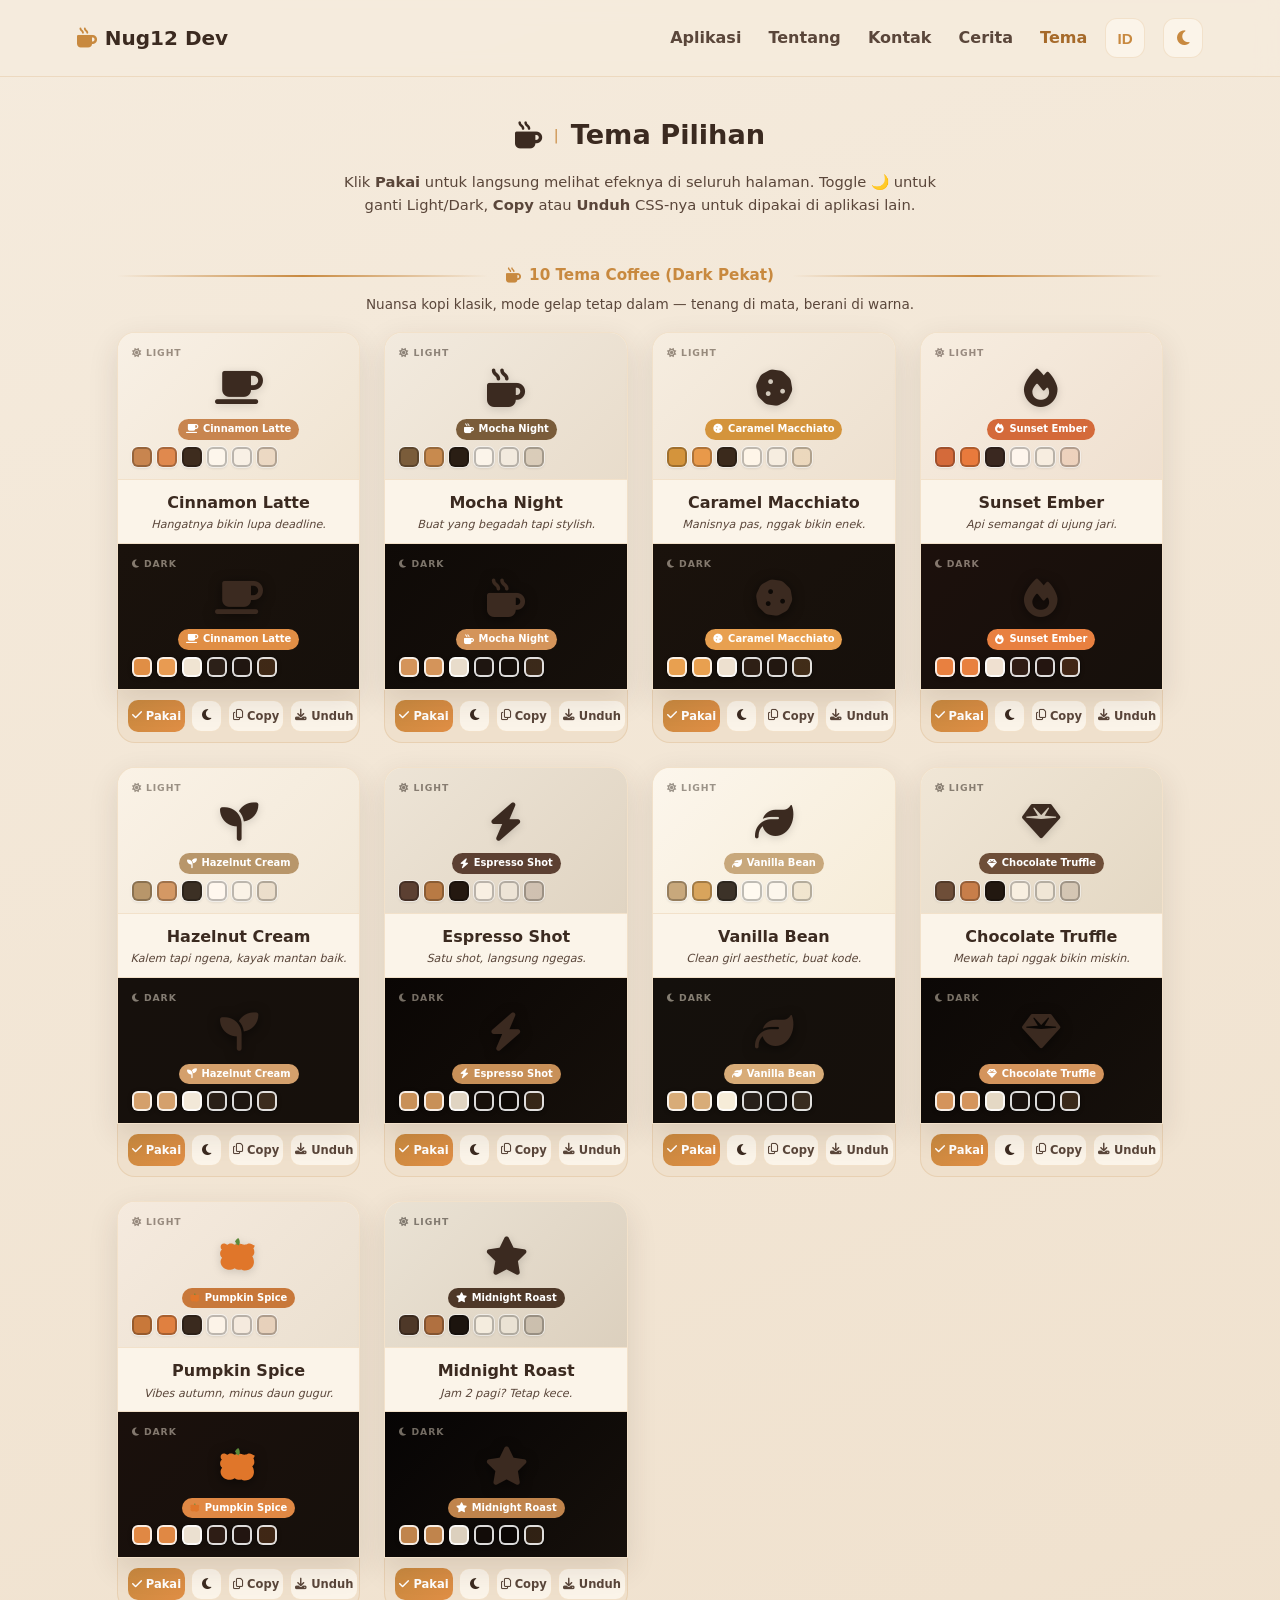
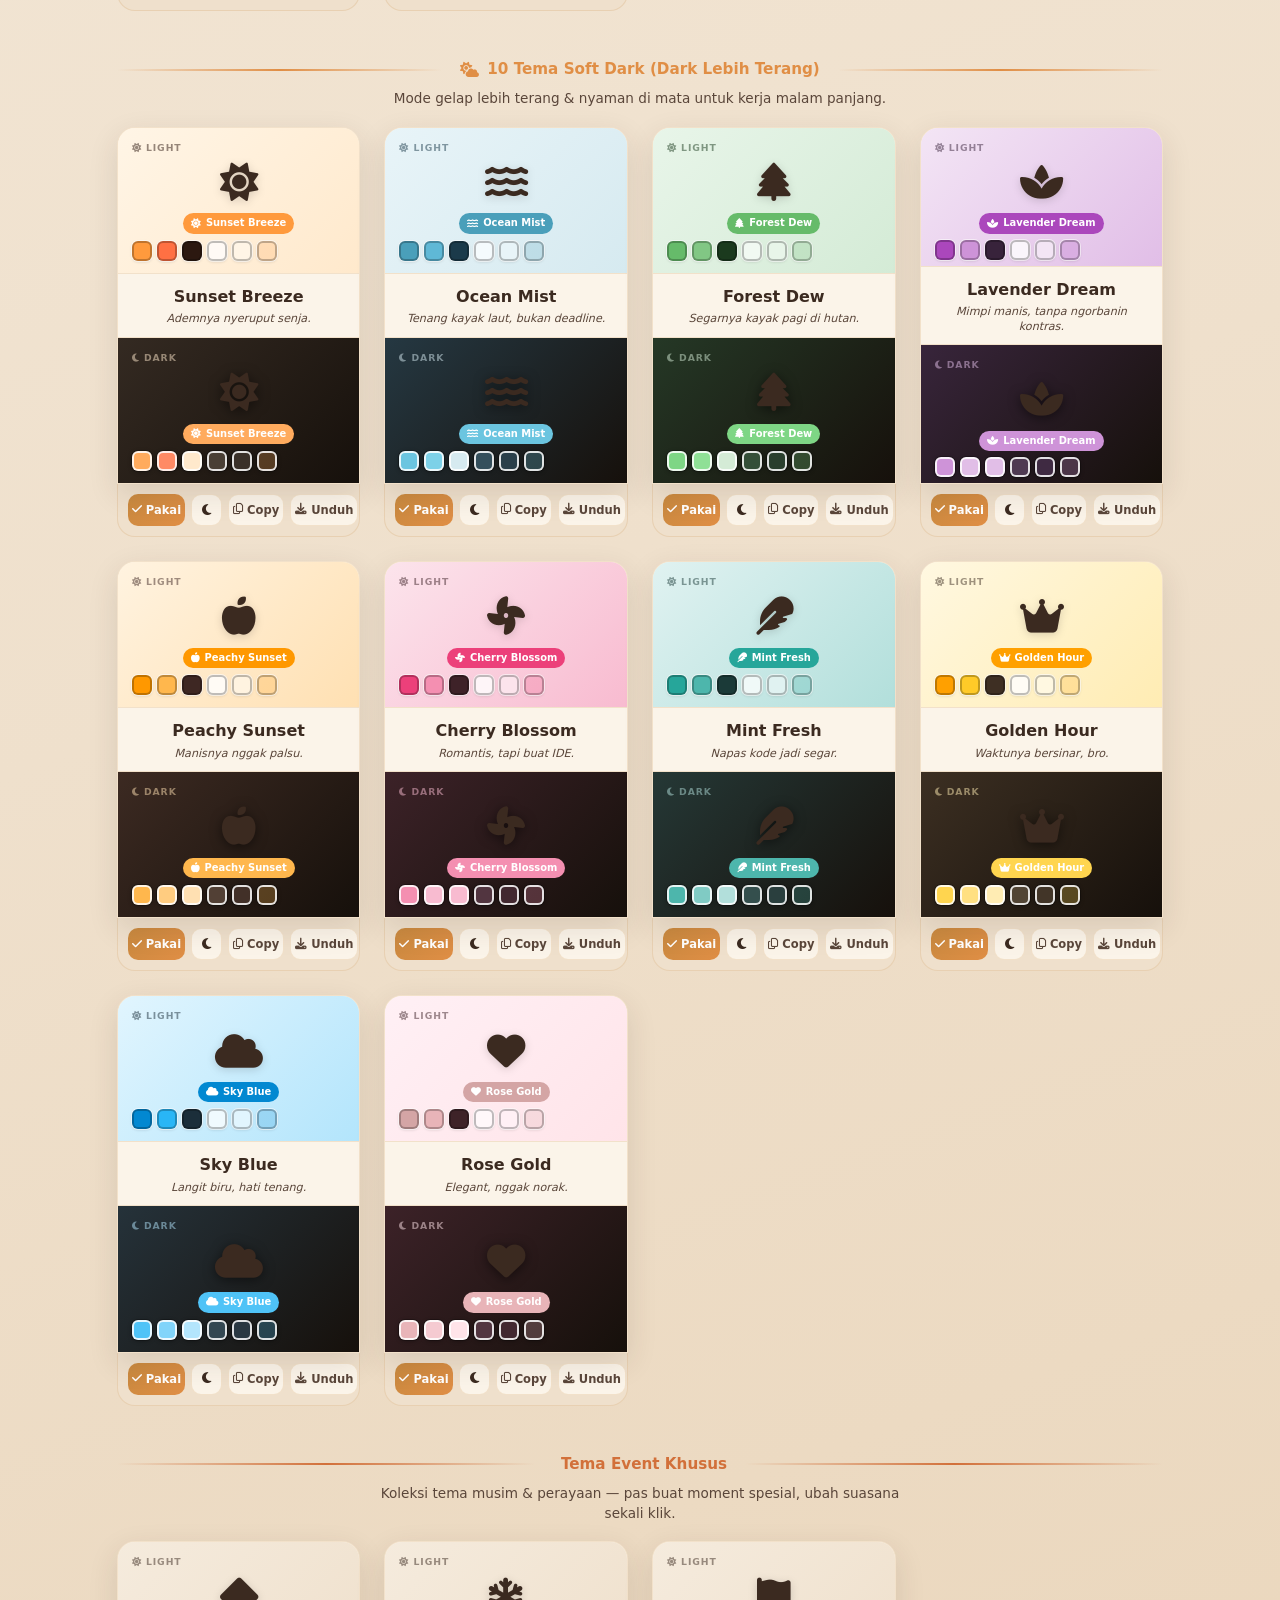
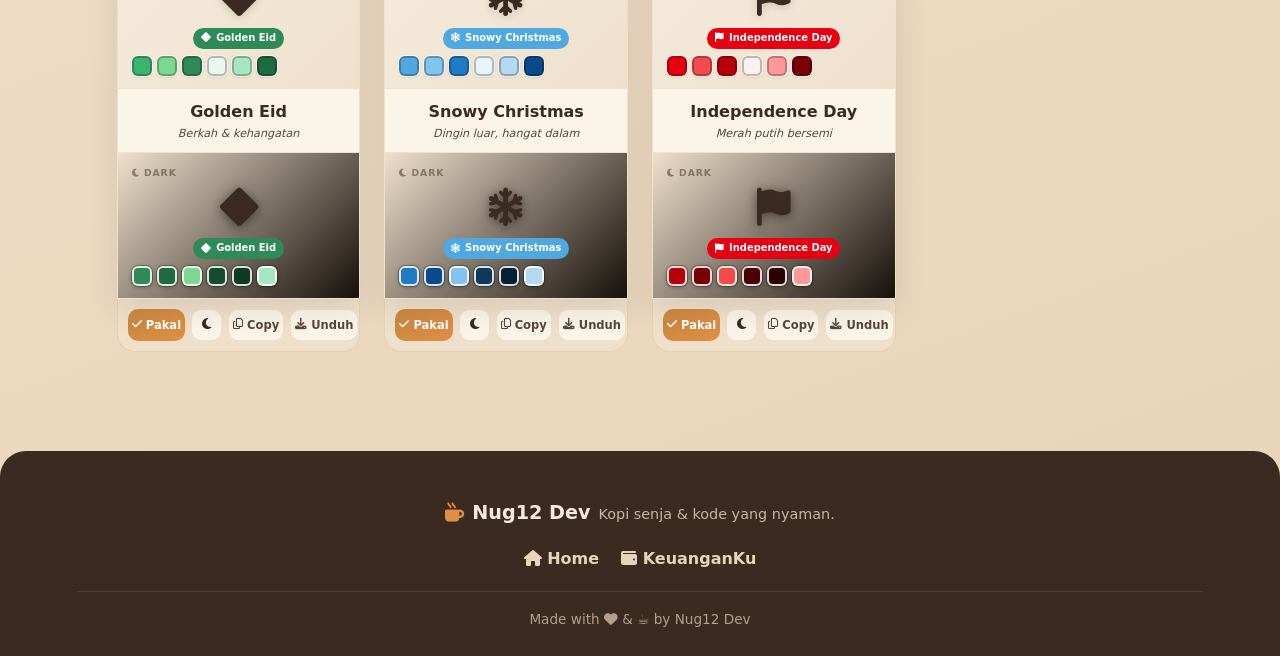
==== tema.html @ 6201def8 "Fix bilingual landing page: hero orange accent, EN/ID toggle updates testimonials in real time, even" ====
<!DOCTYPE html>
<html lang="id" data-lang="id">
<head>
    <meta charset="UTF-8">
    <meta name="viewport" content="width=device-width, initial-scale=1.0">
    <title>Tema Pilihan — Nug12 Dev</title>
    <link rel="preconnect" href="https://cdnjs.cloudflare.com" crossorigin>
    <link rel="stylesheet" href="style.css?v=27">
    <link rel="stylesheet" href="themes-all.css?v=26">
    <link rel="stylesheet" href="themes-gallery.css?v=5">
    <link rel="stylesheet" href="https://cdnjs.cloudflare.com/ajax/libs/font-awesome/6.5.0/css/all.min.css" media="print" onload="this.media='all'">
    <noscript><link rel="stylesheet" href="https://cdnjs.cloudflare.com/ajax/libs/font-awesome/6.5.0/css/all.min.css"></noscript>
    <script>try{const t=localStorage.getItem("theme");if(t==="dark"||(!t&&matchMedia("(prefers-color-scheme:dark)").matches))document.documentElement.classList.add("dark");const l=localStorage.getItem("lang")||"id";document.documentElement.setAttribute("data-lang",l);document.documentElement.lang=l}catch(e){}</script>
</head>
<body>
    <nav class="navbar">
        <div class="logo">
            <i class="fa-solid fa-mug-hot"></i> Nug12 Dev
        </div>
        <div class="nav-right">
            <div class="nav-links">
                <a href="index.html#apps" data-text-id="Aplikasi" data-text-en="Applications">Aplikasi</a>
                <a href="index.html#about" data-text-id="Tentang" data-text-en="About">Tentang</a>
                <a href="index.html#contact" data-text-id="Kontak" data-text-en="Contact">Kontak</a>
                <a href="index.html#testi" onclick="localStorage.setItem('openCerita','1')" data-text-id="Cerita" data-text-en="Stories">Cerita</a>
                <a href="tema.html" class="active" style="color:var(--caramel-d)" data-text-id="Tema" data-text-en="Themes">Tema</a>
            </div>
            <button class="lang-toggle" id="langToggle" onclick="toggleLanguageNow()" aria-label="Ubah bahasa"><i class="fa-solid fa-globe"></i> <span class="lang-text">ID</span></button>
            <button class="theme-toggle" id="themeToggle" aria-label="Ganti tema">
                <i class="fa-solid fa-moon"></i>
            </button>
        </div>
    </nav>

    <main>
        <!-- THEMES GALLERY (halaman penuh) -->
        <section class="themes-section" id="themes" style="padding-top:4vh">
            <div class="themes-hero">
                <div class="hero-logo"><i class="fa-solid fa-mug-hot"></i> <span class="sep">|</span> Tema Pilihan</div>
                <p class="hero-sub">Klik <strong>Pakai</strong> untuk langsung melihat efeknya di seluruh halaman. Toggle <strong>🌙</strong> untuk ganti Light/Dark, <strong>Copy</strong> atau <strong>Unduh</strong> CSS-nya untuk dipakai di aplikasi lain.</p>
            </div>
            <div id="themesGrid"><!-- injected by themes-gallery.js --></div>
        </section>
    </main>

    <footer class="footer" id="contact">
        <div class="foot-brand">
            <i class="fa-solid fa-mug-hot"></i> Nug12 Dev
            <p>Kopi senja &amp; kode yang nyaman.</p>
        </div>
        <div class="foot-links">
            <a href="index.html"><i class="fa-solid fa-house"></i> Home</a>
            <a href="https://keuanganku.nug12.biz.id"><i class="fa-solid fa-wallet"></i> KeuanganKu</a>
        </div>
        <p class="copy">Made with <i class="fa-solid fa-heart"></i> &amp; ☕ by Nug12 Dev</p>
    </footer>

    <script src="themes-data.js?v=16" defer></script>
    <script src="themes-gallery.js?v=16" defer></script>
    <script src="lang.js?v=9" defer></script>
    <script src="script.js?v=10" defer></script>
</body>
</html>
---- style.css ----
:root{
  --cream:#F5EBDD;
  --cream-2:#EFE0CC;
  --caramel:#C8893F;
  --caramel-d:#A66A2A;
  --espresso:#3B2A20;
  --espresso-2:#5A463A;
  --sunset:#E08E45;
  --sunset-2:#D2703A;
  --card:#FBF4E9;
  --card-2:#FFF7EC;
  --shadow:0 10px 30px rgba(59,42,32,.12);
  --border:rgba(200,137,63,.18);
  --radius:18px;
}
/* DARK: senja malam */
html.dark{
  --cream:#241813;
  --cream-2:#1E130F;
  --card:#2E1F18;
  --card-2:#362519;
  --espresso:#F0E2D2;
  --espresso-2:#C9B6A3;
  --caramel:#E08E45;
  --caramel-d:#F0A857;
  --sunset:#E89B52;
  --sunset-2:#F0A857;
  --shadow:0 10px 30px rgba(0,0,0,.4);
  --border:rgba(224,142,69,.22);
}
*{box-sizing:border-box;margin:0;padding:0}
html{scroll-behavior:smooth}
body{
  font-family:"Segoe UI",system-ui,-apple-system,sans-serif;
  background:linear-gradient(160deg,var(--cream) 0%,var(--cream-2) 55%,#E9D4B8 100%);
  color:var(--espresso);line-height:1.65;min-height:100vh;
  transition:background .4s,color .4s;
}
html.dark body{background:linear-gradient(160deg,#1E130F 0%,#241813 60%,#2A1A12 100%)}
/* NAV */
.navbar{display:flex;justify-content:space-between;align-items:center;padding:18px 6vw;
  background:rgba(245,235,221,.7);backdrop-filter:blur(10px);position:sticky;top:0;z-index:50;border-bottom:1px solid var(--border);transition:background .4s}
html.dark .navbar{background:rgba(30,19,15,.75)}
.nav-right{display:flex;align-items:center;gap:18px}
.logo{font-weight:800;font-size:1.25rem;color:var(--espresso);display:flex;align-items:center;gap:8px}
.logo i{color:var(--caramel)}
.nav-links a{margin-left:22px;text-decoration:none;color:var(--espresso-2);font-weight:600;transition:.2s}
.nav-links a:hover{color:var(--caramel-d)}
.theme-toggle{background:var(--card);border:1px solid var(--border);color:var(--caramel);width:40px;height:40px;border-radius:12px;cursor:pointer;font-size:1.05rem;transition:.2s;display:flex;align-items:center;justify-content:center}
.theme-toggle:hover{transform:rotate(-15deg) scale(1.05)}
/* HERO */
.hero{display:grid;grid-template-columns:1.1fr .9fr;gap:40px;align-items:center;padding:8vh 6vw;max-width:1200px;margin:0 auto}
.badge{display:inline-flex;align-items:center;gap:7px;background:rgba(224,142,69,.16);color:var(--sunset-2);padding:6px 14px;border-radius:30px;font-size:.82rem;font-weight:700;margin-bottom:18px}
.hero h1{font-size:clamp(2.1rem,4.5vw,3.4rem);line-height:1.12;font-weight:800;color:var(--espresso)}
.accent{color:var(--sunset)}
.lead{margin:18px 0 28px;font-size:1.08rem;color:var(--espresso-2);max-width:480px}
.hero-cta{display:flex;gap:14px;flex-wrap:wrap}
.btn{display:inline-flex;align-items:center;gap:8px;padding:13px 24px;border-radius:12px;font-weight:700;text-decoration:none;transition:transform .15s,box-shadow .15s}
.btn-primary{background:linear-gradient(135deg,var(--caramel),var(--sunset));color:#fff;box-shadow:var(--shadow)}
.btn-primary:hover{transform:translateY(-2px);box-shadow:0 14px 36px rgba(224,142,69,.35)}
.btn-ghost{background:transparent;color:var(--espresso);border:2px solid rgba(200,137,63,.4)}
.btn-ghost:hover{border-color:var(--caramel);background:rgba(200,137,63,.08)}
/* HERO ART */
.hero-art{display:flex;justify-content:center}
.art-card{position:relative;width:300px;height:300px;border-radius:30px;background:linear-gradient(160deg,var(--card-2),var(--cream-2));box-shadow:var(--shadow);display:flex;flex-direction:column;align-items:center;justify-content:center;gap:14px;border:1px solid var(--border);transition:background .4s}
.coffee-svg{width:180px;height:180px}
.steam-g .steam-p{animation:steam 2.6s infinite ease-in}
.steam-g .steam-p:nth-child(2){animation-delay:.5s}
.steam-g .steam-p:nth-child(3){animation-delay:1s}
@keyframes steam{0%{opacity:0;transform:translateY(6px)}40%{opacity:.6}100%{opacity:0;transform:translateY(-10px)}}
.art-cap{color:var(--espresso-2);font-weight:600;font-size:.9rem}
/* SECTIONS */
.section-title{font-size:1.8rem;font-weight:800;color:var(--espresso);margin-bottom:6px;display:flex;align-items:center;gap:10px;justify-content:center}
.section-title i{color:var(--sunset)}
.section-sub{color:var(--espresso-2);margin-bottom:30px;text-align:center}
.apps,.testi{padding:6vh 6vw;max-width:1200px;margin:0 auto}
.apps-grid,.testi-grid{display:grid;grid-template-columns:repeat(auto-fill,minmax(270px,1fr));gap:22px}
.app-card{background:var(--card);border-radius:var(--radius);padding:26px;box-shadow:var(--shadow);border:1px solid var(--border);transition:transform .2s,box-shadow .2s;display:flex;flex-direction:column;gap:12px}
.app-card:hover{transform:translateY(-5px);box-shadow:0 18px 40px rgba(59,42,32,.18)}
.app-icon{width:54px;height:54px;border-radius:14px;display:flex;align-items:center;justify-content:center;font-size:1.5rem;color:#fff}
.app-card h3{font-size:1.25rem;color:var(--espresso)}
.app-card p{color:var(--espresso-2);font-size:.95rem;flex:1}
.app-meta{margin-top:auto;display:flex;align-items:center;justify-content:space-between;gap:12px;padding-top:8px}
.status{font-size:.78rem;font-weight:700;padding:4px 10px;border-radius:20px;display:inline-flex;align-items:center;gap:6px}
.status .dot{width:7px;height:7px;border-radius:50%;background:currentColor;display:inline-block}
.status.live{background:rgba(90,160,90,.18);color:#4a7a4a}
.status.live .dot{animation:pulseDot 1.4s infinite}
.status.down{background:rgba(192,57,43,.18);color:#c0392b}
.status.down .dot{animation:none}
@keyframes pulseDot{0%{box-shadow:0 0 0 0 currentColor;opacity:1}70%{box-shadow:0 0 0 6px transparent;opacity:.5}100%{box-shadow:0 0 0 0 transparent;opacity:1}}
.app-link{text-decoration:none;color:var(--caramel-d);font-weight:700;font-size:.9rem;display:inline-flex;align-items:center;gap:6px}
.app-link:hover{color:var(--sunset-2)}
/* TESTIMONIAL */
.testi-card{background:var(--card);border-radius:var(--radius);padding:24px;box-shadow:var(--shadow);border:1px solid var(--border);display:flex;flex-direction:column;gap:14px;transition:transform .2s}
.testi-card:hover{transform:translateY(-4px)}
.testi-quote{font-style:italic;color:var(--espresso-2)}
.testi-empty{color:var(--espresso-2);opacity:.7;font-size:.95rem}
.testi-author{display:flex;align-items:center;gap:10px;margin-top:auto}
.testi-avatar{width:38px;height:38px;border-radius:50%;background:linear-gradient(135deg,var(--caramel),var(--sunset));display:flex;align-items:center;justify-content:center;color:#fff;font-weight:800}
.testi-name{font-weight:700;color:var(--espresso);font-size:.92rem}
.testi-role{font-size:.78rem;color:var(--espresso-2)}
/* ABOUT */
.about{padding:7vh 6vw;display:flex;justify-content:center}
.about-inner{background:var(--card);border-radius:var(--radius);padding:40px;box-shadow:var(--shadow);border:1px solid var(--border);transition:background .4s;max-width:900px;width:100%;text-align:center}
.about p{color:var(--espresso-2);margin-top:14px;max-width:620px;margin-left:auto;margin-right:auto}
.about .section-title{justify-content:center;margin-bottom:14px}
.stats{display:flex;justify-content:center;gap:40px;margin-top:28px;flex-wrap:wrap}
.stat{display:flex;flex-direction:column;align-items:center}
.stat .num{font-size:2rem}
.stat .lbl{color:var(--espresso-2);font-size:.85rem;font-weight:600}
/* FOOTER */
.footer{background:var(--espresso);color:#F5EBDD;padding:46px 6vw 26px;margin-top:5vh;border-radius:26px 26px 0 0;transition:background .4s;text-align:center}
html.dark .footer{background:#140C08}
.foot-brand{font-size:1.2rem;font-weight:800;display:flex;align-items:center;gap:8px;margin-bottom:8px;justify-content:center}
.foot-brand i{color:var(--sunset)}
.foot-brand p{font-size:.9rem;color:#C9B6A3;font-weight:400;margin-top:4px}
.foot-links{display:flex;gap:22px;margin:18px auto;flex-wrap:wrap;justify-content:center}
.foot-links a{color:#E9D4B8;text-decoration:none;font-weight:600;transition:.2s}
.foot-links a:hover{color:var(--sunset)}
.copy{text-align:center;color:#B79E89;font-size:.85rem;margin-top:18px;border-top:1px solid rgba(255,255,255,.1);padding-top:16px}
/* RESPONSIVE */
@media(max-width:820px){
  .hero{grid-template-columns:1fr;text-align:center;padding-top:5vh}
  .lead{margin-left:auto;margin-right:auto}
  .hero-cta{justify-content:center}
  .hero-art{order:-1;margin-bottom:10px}
  .nav-links{display:none}
}
/* APP DEMO BOX */
.app-demo{margin-top:14px;background:rgba(200,137,63,.08);border:1px dashed var(--border);border-radius:12px;padding:12px 14px}
.demo-title{font-weight:700;color:var(--sunset-2);font-size:.82rem;margin-bottom:8px;display:flex;align-items:center;gap:6px}
.demo-row{display:flex;align-items:center;gap:8px;font-size:.82rem;margin:5px 0}
.demo-row span{color:var(--espresso-2);width:34px;font-weight:600}
.demo-row code{flex:1;background:var(--cream-2);padding:3px 8px;border-radius:6px;font-family:monospace;color:var(--espresso);overflow:hidden;text-overflow:ellipsis;white-space:nowrap}
.copy-btn{background:none;border:none;color:var(--caramel);cursor:pointer;font-size:.85rem;padding:2px 4px;border-radius:5px;transition:.15s}
.copy-btn:hover{background:var(--caramel);color:#fff}
/* BADGE LIVE - pojok kanan atas card */
.app-card{position:relative;overflow:hidden}
.status.corner{position:absolute;top:14px;right:14px;left:auto;margin:0;z-index:2;
  box-shadow:0 2px 8px rgba(0,0,0,.08)}

/* KEUANGANKU CARD - CENTER ALIGNED */
.keuanganku-card {
  display:flex;
  flex-direction:column;
  align-items:center;
  text-align:center;
}
.app-icon-wrapper {
  display:flex;
  flex-direction:column;
  align-items:center;
  gap:12px;
  width:100%;
}
.keuanganku-card .app-icon {
  margin:0 auto;
}
.keuanganku-card h3 {
  margin:0;
  text-align:center;
}
.keuanganku-card p {
  text-align:center;
}
.keuanganku-card .app-meta {
  justify-content:center;
  width:100%;
}

/* TESTIMONIAL FORM */
.testi-form{background:var(--card);border:1px solid var(--border);border-radius:var(--radius);
  padding:18px 20px;box-shadow:var(--shadow);margin-bottom:26px;display:flex;flex-direction:column;gap:12px;max-width:680px}
.form-row{display:flex;gap:12px;flex-wrap:wrap}
.testi-form input,.testi-form textarea{width:100%;padding:11px 14px;border-radius:10px;
  border:1px solid var(--border);background:var(--cream-2);color:var(--espresso);font-family:inherit;font-size:.95rem;transition:.2s}
.testi-form input:focus,.testi-form textarea:focus{outline:none;border-color:var(--caramel);box-shadow:0 0 0 3px rgba(200,137,63,.15)}
.testi-form textarea{min-height:84px;resize:vertical}
.testi-form .hp{display:none}
.form-actions{display:flex;align-items:center;gap:14px;flex-wrap:wrap;justify-content:center}
.form-msg{font-size:.88rem;font-weight:600}
.testi-form .btn-primary{padding:10px 20px;font-size:.92rem}
/* GH link */
.gh-link{color:var(--espresso-2);font-weight:600}
.gh-link:hover{color:var(--caramel-d)}
.sep{color:var(--border);font-weight:300;font-size:.9rem;user-select:none}
.app-card p{text-align:justify}

.theme-selector:hover {
  border-color: var(--caramel);
}
.theme-selector:focus {
  outline: none;
  border-color: var(--caramel);
  box-shadow: 0 0 0 3px rgba(200, 137, 63, 0.15);
}
@media (max-width: 820px) {
  .theme-selector {
    font-size: 0.85rem;
    max-width: 140px;
  }
}

/* ===== MODAL CERITA PENGGUNA ===== */
.modal-overlay{
  position:fixed;inset:0;background:rgba(20,12,8,.55);backdrop-filter:blur(4px);
  display:flex;align-items:center;justify-content:center;z-index:200;
  opacity:0;visibility:hidden;transition:opacity .25s,visibility .25s;padding:20px
}
.modal-overlay.open{opacity:1;visibility:visible}
.modal-box{
  background:var(--card);border:1px solid var(--border);border-radius:var(--radius);
  padding:28px 26px;max-width:520px;width:100%;box-shadow:0 20px 50px rgba(0,0,0,.35);
  position:relative;transform:translateY(12px) scale(.98);transition:transform .25s;max-height:90vh;overflow:auto
}
.modal-overlay.open .modal-box{transform:translateY(0) scale(1)}
.modal-box h3{color:var(--espresso);font-size:1.25rem;margin-bottom:16px;display:flex;align-items:center;gap:9px;justify-content:center}
.modal-box h3 i{color:var(--sunset)}
.modal-close{position:absolute;top:14px;right:16px;background:none;border:none;font-size:1.6rem;
  line-height:1;color:var(--espresso-2);cursor:pointer;transition:.15s}
.modal-close:hover{color:var(--caramel);transform:rotate(90deg)}
.modal-box .testi-form{margin:0;padding:0;border:none;background:transparent;box-shadow:none}

/* KeuanganKu card logo adapt dark/light */
.app-card-icon {
  filter: brightness(1);
  transition: filter 0.3s ease;
}

.dark .app-card-icon {
  filter: brightness(1.2) invert(0.15);
}

/* Language toggle button — match theme-toggle style */
.lang-toggle {
  background: var(--card);
  border: 1px solid var(--border);
  color: var(--caramel);
  width: 40px;
  height: 40px;
  border-radius: 12px;
  cursor: pointer;
  font-size: 1.05rem;
  transition: .2s;
  display: flex;
  align-items: center;
  justify-content: center;
  gap: 4px;
  padding: 0 8px;
}

.lang-toggle:hover {
  transform: rotate(15deg) scale(1.05);
}

.lang-toggle i {
  display: none;
}

.lang-toggle .lang-text {
  font-weight: 700;
  font-size: 0.95rem;
}

.dark .lang-toggle {
  background: var(--card-dark, #2a2a2a);
  color: var(--caramel-light, #e8d4b8);
}
---- themes-all.css ----
/* ========================================
   THEMES COLLECTION - 20 Tema Landing Page
   10 Coffee (dark pekat) + 10 Soft Dark (dark terang)
   ======================================== */

/* Cinnamon Latte - Kayu manis hangat — lebih soft dari original */
[data-theme="cinnamon-latte"] {
  --cream: #F8F0E5;
  --cream-2: #F0E4D2;
  --card: #FDF6EC;
  --card-2: #FFF8EF;
  --caramel: #C8854F;
  --caramel-d: #B5703A;
  --espresso: #3E2C1E;
  --espresso-2: #6B5340;
  --sunset: #E0894E;
  --sunset-2: #D2703A;
  --border: rgba(200,133,79,.15);
}
[data-theme="cinnamon-latte"].dark {
  --cream: #201610;
  --cream-2: #1A120C;
  --card: #2C2018;
  --card-2: #34241B;
  --caramel: #E08E45;
  --caramel-d: #F0A857;
  --espresso: #F0E4D2;
  --espresso-2: #C9B6A3;
  --sunset: #E89B52;
  --sunset-2: #F0A857;
  --border: rgba(224,142,69,.2);
}

/* Mocha Night - Mocha pekat — elegan, kontras tinggi */
[data-theme="mocha-night"] {
  --cream: #F2EADE;
  --cream-2: #E8DCCB;
  --card: #FBF4EA;
  --card-2: #FFF7EE;
  --caramel: #7A5C3A;
  --caramel-d: #684F32;
  --espresso: #2A1E14;
  --espresso-2: #5C4635;
  --sunset: #C88A4E;
  --sunset-2: #B87840;
  --border: rgba(122,92,58,.15);
}
[data-theme="mocha-night"].dark {
  --cream: #140E0A;
  --cream-2: #0F0A07;
  --card: #1E1510;
  --card-2: #261A13;
  --caramel: #D4945A;
  --caramel-d: #E0A36C;
  --espresso: #E8DCCB;
  --espresso-2: #B8A290;
  --sunset: #D4945A;
  --sunset-2: #E0A36C;
  --border: rgba(212,148,90,.2);
}

/* Caramel Macchiato - Karamel manis — cerah, energetik */
[data-theme="caramel-macchiato"] {
  --cream: #F6EDE0;
  --cream-2: #EDE0CF;
  --card: #FEF5E8;
  --card-2: #FFF8ED;
  --caramel: #D4943C;
  --caramel-d: #C48430;
  --espresso: #3B2A1C;
  --espresso-2: #6E5540;
  --sunset: #E8994A;
  --sunset-2: #DC8840;
  --border: rgba(212,148,60,.15);
}
[data-theme="caramel-macchiato"].dark {
  --cream: #221710;
  --cream-2: #1A120C;
  --card: #2E1F15;
  --card-2: #36261A;
  --caramel: #E8A050;
  --caramel-d: #F0B060;
  --espresso: #EDE0CF;
  --espresso-2: #C4AE9A;
  --sunset: #E8A050;
  --sunset-2: #F0B060;
  --border: rgba(232,160,80,.2);
}

/* Sunset Ember - Bara senja — orange menyala, dramatis */
[data-theme="sunset-ember"] {
  --cream: #F7EDE0;
  --cream-2: #EFE0D0;
  --card: #FEF5EC;
  --card-2: #FFF8F0;
  --caramel: #D46A3A;
  --caramel-d: #C45C30;
  --espresso: #3A2820;
  --espresso-2: #6E4E3E;
  --sunset: #E87A3C;
  --sunset-2: #DC6C30;
  --border: rgba(212,106,58,.15);
}
[data-theme="sunset-ember"].dark {
  --cream: #241510;
  --cream-2: #1C100C;
  --card: #301D15;
  --card-2: #38251A;
  --caramel: #E88040;
  --caramel-d: #F09050;
  --espresso: #EFE0D0;
  --espresso-2: #C8A898;
  --sunset: #E88040;
  --sunset-2: #F09050;
  --border: rgba(232,128,64,.2);
}

/* Hazelnut Cream - Krim hazelnut — lembut, netral, kalem */
[data-theme="hazelnut-cream"] {
  --cream: #FAF2E6;
  --cream-2: #F2E8D8;
  --card: #FFF7EE;
  --card-2: #FFFAF2;
  --caramel: #B8966A;
  --caramel-d: #A58658;
  --espresso: #3C3024;
  --espresso-2: #6E5E4E;
  --sunset: #D49864;
  --sunset-2: #C88854;
  --border: rgba(184,150,106,.15);
}
[data-theme="hazelnut-cream"].dark {
  --cream: #1E1610;
  --cream-2: #16100C;
  --card: #2A2018;
  --card-2: #32281E;
  --caramel: #D4A06C;
  --caramel-d: #DCB07C;
  --espresso: #F2E8D8;
  --espresso-2: #C8B8A8;
  --sunset: #D4A06C;
  --sunset-2: #DCB07C;
  --border: rgba(212,160,108,.2);
}

/* Espresso Shot - Espresso pekat — bold, maskulin, berani */
[data-theme="espresso-shot"] {
  --cream: #EDE4D6;
  --cream-2: #E0D4C2;
  --card: #F8EFE2;
  --card-2: #FCF4E8;
  --caramel: #5C4032;
  --caramel-d: #4E3528;
  --espresso: #241810;
  --espresso-2: #4E3A2C;
  --sunset: #B87A44;
  --sunset-2: #A86C38;
  --border: rgba(92,64,50,.15);
}
[data-theme="espresso-shot"].dark {
  --cream: #0F0A06;
  --cream-2: #0A0604;
  --card: #18100A;
  --card-2: #201810;
  --caramel: #C89058;
  --caramel-d: #D8A068;
  --espresso: #E0D4C2;
  --espresso-2: #A89078;
  --sunset: #C89058;
  --sunset-2: #D8A068;
  --border: rgba(200,144,88,.2);
}

/* Vanilla Bean - Vanilla creamy — paling terang, fresh */
[data-theme="vanilla-bean"] {
  --cream: #FCF6EC;
  --cream-2: #F6ECD8;
  --card: #FFFAF0;
  --card-2: #FFFCF5;
  --caramel: #C8A87C;
  --caramel-d: #B89868;
  --espresso: #3C3228;
  --espresso-2: #70604C;
  --sunset: #D8A45C;
  --sunset-2: #CC9450;
  --border: rgba(200,168,124,.14);
}
[data-theme="vanilla-bean"].dark {
  --cream: #1C1612;
  --cream-2: #14100C;
  --card: #28201A;
  --card-2: #302820;
  --caramel: #D8AC78;
  --caramel-d: #E0BC88;
  --espresso: #F6ECD8;
  --espresso-2: #C8B4A0;
  --sunset: #D8AC78;
  --sunset-2: #E0BC88;
  --border: rgba(216,172,120,.18);
}

/* Chocolate Truffle - Cokelat truffle — kaya, hangat, mewah */
[data-theme="chocolate-truffle"] {
  --cream: #F0E6D6;
  --cream-2: #E4D8C4;
  --card: #F8EFE0;
  --card-2: #FCF4E6;
  --caramel: #6E4E38;
  --caramel-d: #5E4030;
  --espresso: #221810;
  --espresso-2: #4E3A2C;
  --sunset: #C87E4A;
  --sunset-2: #B8703C;
  --border: rgba(110,78,56,.15);
}
[data-theme="chocolate-truffle"].dark {
  --cream: #120C08;
  --cream-2: #0C0806;
  --card: #1A120E;
  --card-2: #221812;
  --caramel: #D4945C;
  --caramel-d: #DC9E68;
  --espresso: #E4D8C4;
  --espresso-2: #B09880;
  --sunset: #D4945C;
  --sunset-2: #DC9E68;
  --border: rgba(212,148,92,.2);
}

/* Pumpkin Spice - Labu rempah — musim gugur, earthy */
[data-theme="pumpkin-spice"] {
  --cream: #F5EADE;
  --cream-2: #EBE0D0;
  --card: #FCF3E8;
  --card-2: #FFF7EE;
  --caramel: #C8783A;
  --caramel-d: #B66830;
  --espresso: #3A2A1E;
  --espresso-2: #6E5440;
  --sunset: #E08040;
  --sunset-2: #D47038;
  --border: rgba(200,120,58,.16);
}
[data-theme="pumpkin-spice"].dark {
  --cream: #221510;
  --cream-2: #1A100C;
  --card: #2E1D15;
  --card-2: #36251A;
  --caramel: #E08844;
  --caramel-d: #E89854;
  --espresso: #EBE0D0;
  --espresso-2: #C4AA94;
  --sunset: #E08844;
  --sunset-2: #E89854;
  --border: rgba(224,136,68,.2);
}

/* Midnight Roast - Sangrai tengah malam — paling dark, elegran */
[data-theme="midnight-roast"] {
  --cream: #EAE2D4;
  --cream-2: #DCD0BE;
  --card: #F4ECDE;
  --card-2: #F8F0E4;
  --caramel: #4E3828;
  --caramel-d: #3E2C20;
  --espresso: #1C140E;
  --espresso-2: #42342A;
  --sunset: #B07040;
  --sunset-2: #A06434;
  --border: rgba(78,56,40,.14);
}
[data-theme="midnight-roast"].dark {
  --cream: #0A0604;
  --cream-2: #060404;
  --card: #120C08;
  --card-2: #1A120C;
  --caramel: #C0844C;
  --caramel-d: #CC9058;
  --espresso: #DCD0BE;
  --espresso-2: #9C8874;
  --sunset: #C0844C;
  --sunset-2: #CC9058;
  --border: rgba(192,132,76,.18);
}

/* ===== 10 SOFT DARK THEMES (dark lebih terang) ===== */

[data-theme="sunset-breeze"] {
  --cream: #FFF5E6;
  --cream-2: #FFE9CC;
  --caramel: #FF9A3D;
  --caramel-d: #E68A35;
  --espresso: #2C1810;
  --espresso-2: #664D3F;
  --sunset: #FF7043;
  --sunset-2: #FF5722;
  --card: #FFFAF5;
  --card-2: #FFF8F0;
  --shadow: 0 10px 30px rgba(44, 24, 16, 0.1);
  --border: rgba(255, 154, 61, 0.2);
  --radius: 18px;
}
[data-theme="sunset-breeze"].dark {
  --cream: #3A3028;
  --cream-2: #342A22;
  --card: #4A3F35;
  --card-2: #524740;
  --espresso: #FFE9CC;
  --espresso-2: #D4BCA5;
  --caramel: #FFAB5E;
  --caramel-d: #FFB870;
  --sunset: #FF8A65;
  --sunset-2: #FFB870;
  --shadow: 0 10px 30px rgba(0, 0, 0, 0.25);
  --border: rgba(255, 171, 94, 0.25);
}
[data-theme="sunset-breeze"].dark body {
  background: linear-gradient(160deg, #342A22 0%, #3A3028 60%, #403530 100%);
}


[data-theme="ocean-mist"] {
  --cream: #E8F4F8;
  --cream-2: #D6EAF0;
  --caramel: #4A9FBA;
  --caramel-d: #3D8CA5;
  --espresso: #1B3A4A;
  --espresso-2: #2D5568;
  --sunset: #5FB8D6;
  --sunset-2: #4A9FBA;
  --card: #F5FBFD;
  --card-2: #EDF7FA;
  --shadow: 0 10px 30px rgba(27, 58, 74, 0.12);
  --border: rgba(74, 159, 186, 0.2);
  --radius: 18px;
}
[data-theme="ocean-mist"].dark {
  --cream: #2A3F4A;
  --cream-2: #253842;
  --card: #344F5C;
  --card-2: #3D5864;
  --espresso: #D6EAF0;
  --espresso-2: #B8D4DD;
  --caramel: #6BC5E0;
  --caramel-d: #7DD1E8;
  --sunset: #7DD1E8;
  --sunset-2: #8FD9ED;
  --shadow: 0 10px 30px rgba(0, 0, 0, 0.25);
  --border: rgba(107, 197, 224, 0.25);
}
[data-theme="ocean-mist"].dark body {
  background: linear-gradient(160deg, #253842 0%, #2A3F4A 60%, #2F4552 100%);
}


[data-theme="forest-dew"] {
  --cream: #E8F5E9;
  --cream-2: #D4EBD6;
  --caramel: #66BB6A;
  --caramel-d: #57A85B;
  --espresso: #1B3A1E;
  --espresso-2: #2D5630;
  --sunset: #81C784;
  --sunset-2: #66BB6A;
  --card: #F1F9F2;
  --card-2: #EDF7EE;
  --shadow: 0 10px 30px rgba(27, 58, 30, 0.12);
  --border: rgba(102, 187, 106, 0.2);
  --radius: 18px;
}
[data-theme="forest-dew"].dark {
  --cream: #2A3F2D;
  --cream-2: #253826;
  --card: #344F38;
  --card-2: #3D5841;
  --espresso: #D4EBD6;
  --espresso-2: #B8D8BB;
  --caramel: #7ED685;
  --caramel-d: #8FE096;
  --sunset: #8FE096;
  --sunset-2: #A0E9A6;
  --shadow: 0 10px 30px rgba(0, 0, 0, 0.25);
  --border: rgba(126, 214, 133, 0.25);
}
[data-theme="forest-dew"].dark body {
  background: linear-gradient(160deg, #253826 0%, #2A3F2D 60%, #2F4532 100%);
}


[data-theme="lavender-dream"] {
  --cream: #F3E5F5;
  --cream-2: #E1BEE7;
  --caramel: #AB47BC;
  --caramel-d: #9C27B0;
  --espresso: #38233B;
  --espresso-2: #5D3E61;
  --sunset: #CE93D8;
  --sunset-2: #BA68C8;
  --card: #FAF5FB;
  --card-2: #F7F0F8;
  --shadow: 0 10px 30px rgba(56, 35, 59, 0.12);
  --border: rgba(171, 71, 188, 0.2);
  --radius: 18px;
}
[data-theme="lavender-dream"].dark {
  --cream: #3F2A42;
  --cream-2: #38253B;
  --card: #4F3A52;
  --card-2: #58435B;
  --espresso: #E1BEE7;
  --espresso-2: #CDA8D3;
  --caramel: #CE93D8;
  --caramel-d: #E1BEE7;
  --sunset: #E1BEE7;
  --sunset-2: #F3E5F5;
  --shadow: 0 10px 30px rgba(0, 0, 0, 0.25);
  --border: rgba(206, 147, 216, 0.25);
}
[data-theme="lavender-dream"].dark body {
  background: linear-gradient(160deg, #38253B 0%, #3F2A42 60%, #453047 100%);
}


[data-theme="peachy-sunset"] {
  --cream: #FFF3E0;
  --cream-2: #FFE0B2;
  --caramel: #FF9800;
  --caramel-d: #F57C00;
  --espresso: #3E2723;
  --espresso-2: #5D4037;
  --sunset: #FFB74D;
  --sunset-2: #FFA726;
  --card: #FFFBF5;
  --card-2: #FFF9F0;
  --shadow: 0 10px 30px rgba(62, 39, 35, 0.12);
  --border: rgba(255, 152, 0, 0.2);
  --radius: 18px;
}
[data-theme="peachy-sunset"].dark {
  --cream: #423028;
  --cream-2: #3C2A22;
  --card: #524035;
  --card-2: #5B483E;
  --espresso: #FFE0B2;
  --espresso-2: #FFCC80;
  --caramel: #FFB74D;
  --caramel-d: #FFCC80;
  --sunset: #FFCC80;
  --sunset-2: #FFD699;
  --shadow: 0 10px 30px rgba(0, 0, 0, 0.25);
  --border: rgba(255, 183, 77, 0.25);
}
[data-theme="peachy-sunset"].dark body {
  background: linear-gradient(160deg, #3C2A22 0%, #423028 60%, #48352D 100%);
}


[data-theme="cherry-blossom"] {
  --cream: #FCE4EC;
  --cream-2: #F8BBD0;
  --caramel: #EC407A;
  --caramel-d: #E91E63;
  --espresso: #3E2228;
  --espresso-2: #5D3840;
  --sunset: #F48FB1;
  --sunset-2: #F06292;
  --card: #FEF5F8;
  --card-2: #FDF0F4;
  --shadow: 0 10px 30px rgba(62, 34, 40, 0.12);
  --border: rgba(236, 64, 122, 0.2);
  --radius: 18px;
}
[data-theme="cherry-blossom"].dark {
  --cream: #422830;
  --cream-2: #3C2228;
  --card: #523540;
  --card-2: #5B3E48;
  --espresso: #F8BBD0;
  --espresso-2: #F48FB1;
  --caramel: #F48FB1;
  --caramel-d: #F8BBD0;
  --sunset: #F8BBD0;
  --sunset-2: #FCE4EC;
  --shadow: 0 10px 30px rgba(0, 0, 0, 0.25);
  --border: rgba(244, 143, 177, 0.25);
}
[data-theme="cherry-blossom"].dark body {
  background: linear-gradient(160deg, #3C2228 0%, #422830 60%, #482E35 100%);
}


[data-theme="mint-fresh"] {
  --cream: #E0F2F1;
  --cream-2: #B2DFDB;
  --caramel: #26A69A;
  --caramel-d: #00897B;
  --espresso: #1B3A38;
  --espresso-2: #2D5553;
  --sunset: #4DB6AC;
  --sunset-2: #26A69A;
  --card: #F0F9F8;
  --card-2: #EDF7F6;
  --shadow: 0 10px 30px rgba(27, 58, 56, 0.12);
  --border: rgba(38, 166, 154, 0.2);
  --radius: 18px;
}
[data-theme="mint-fresh"].dark {
  --cream: #2A3F3E;
  --cream-2: #253836;
  --card: #344F4D;
  --card-2: #3D5856;
  --espresso: #B2DFDB;
  --espresso-2: #80CBC4;
  --caramel: #4DB6AC;
  --caramel-d: #80CBC4;
  --sunset: #80CBC4;
  --sunset-2: #B2DFDB;
  --shadow: 0 10px 30px rgba(0, 0, 0, 0.25);
  --border: rgba(77, 182, 172, 0.25);
}
[data-theme="mint-fresh"].dark body {
  background: linear-gradient(160deg, #253836 0%, #2A3F3E 60%, #2F4543 100%);
}


[data-theme="golden-hour"] {
  --cream: #FFF8E1;
  --cream-2: #FFECB3;
  --caramel: #FFA000;
  --caramel-d: #FF8F00;
  --espresso: #3E2F23;
  --espresso-2: #5D4A37;
  --sunset: #FFCA28;
  --sunset-2: #FFB300;
  --card: #FFFCF5;
  --card-2: #FFFAF0;
  --shadow: 0 10px 30px rgba(62, 47, 35, 0.12);
  --border: rgba(255, 160, 0, 0.2);
  --radius: 18px;
}
[data-theme="golden-hour"].dark {
  --cream: #423528;
  --cream-2: #3C2F22;
  --card: #524535;
  --card-2: #5B4E3E;
  --espresso: #FFECB3;
  --espresso-2: #FFE082;
  --caramel: #FFD54F;
  --caramel-d: #FFE082;
  --sunset: #FFE082;
  --sunset-2: #FFECB3;
  --shadow: 0 10px 30px rgba(0, 0, 0, 0.25);
  --border: rgba(255, 213, 79, 0.25);
}
[data-theme="golden-hour"].dark body {
  background: linear-gradient(160deg, #3C2F22 0%, #423528 60%, #483B2D 100%);
}


[data-theme="sky-blue"] {
  --cream: #E1F5FE;
  --cream-2: #B3E5FC;
  --caramel: #0288D1;
  --caramel-d: #0277BD;
  --espresso: #1B2E3A;
  --espresso-2: #2D4753;
  --sunset: #29B6F6;
  --sunset-2: #03A9F4;
  --card: #F0FAFE;
  --card-2: #EDF8FD;
  --shadow: 0 10px 30px rgba(27, 46, 58, 0.12);
  --border: rgba(2, 136, 209, 0.2);
  --radius: 18px;
}
[data-theme="sky-blue"].dark {
  --cream: #2A3842;
  --cream-2: #25323A;
  --card: #344852;
  --card-2: #3D515B;
  --espresso: #B3E5FC;
  --espresso-2: #81D4FA;
  --caramel: #4FC3F7;
  --caramel-d: #81D4FA;
  --sunset: #81D4FA;
  --sunset-2: #B3E5FC;
  --shadow: 0 10px 30px rgba(0, 0, 0, 0.25);
  --border: rgba(79, 195, 247, 0.25);
}
[data-theme="sky-blue"].dark body {
  background: linear-gradient(160deg, #25323A 0%, #2A3842 60%, #2F3E47 100%);
}


[data-theme="rose-gold"] {
  --cream: #FFF0F5;
  --cream-2: #FFE4E9;
  --caramel: #D4A5A5;
  --caramel-d: #C48F8F;
  --espresso: #3E2328;
  --espresso-2: #5D3840;
  --sunset: #E8B4B8;
  --sunset-2: #D4A5A5;
  --card: #FFF8FA;
  --card-2: #FFF5F7;
  --shadow: 0 10px 30px rgba(62, 35, 40, 0.12);
  --border: rgba(212, 165, 165, 0.2);
  --radius: 18px;
}
[data-theme="rose-gold"].dark {
  --cream: #422830;
  --cream-2: #3C2228;
  --card: #523540;
  --card-2: #5B3E48;
  --espresso: #FFE4E9;
  --espresso-2: #F5CAD1;
  --caramel: #E8B4B8;
  --caramel-d: #F5CAD1;
  --sunset: #F5CAD1;
  --sunset-2: #FFE4E9;
  --shadow: 0 10px 30px rgba(0, 0, 0, 0.25);
  --border: rgba(232, 180, 184, 0.25);
}
[data-theme="rose-gold"].dark body {
  background: linear-gradient(160deg, #3C2228 0%, #422830 60%, #482E35 100%);
}

/* ===== LEBARAN EMAS ===== */
[data-theme="lebaran-emas"] {
  --lebaran-1: #3CB371;
  --lebaran-2: #7DD88F;
  --lebaran-3: #2E8B57;
  --lebaran-4: #E8F8EE;
  --lebaran-5: #A8E6C1;
  --lebaran-6: #1F6B41;
  --cream: #E8F8EE;
  --cream-2: #D4F1E0;
  --card: #F0FAF6;
  --card-2: #E8F8EE;
  --caramel: #3CB371;
  --caramel-d: #2E8B57;
  --espresso: #1F6B41;
  --espresso-2: #4A9D6F;
  --sunset: #7DD88F;
  --sunset-2: #5ECB76;
  --border: rgba(62,179,87,.15);
}
[data-theme="lebaran-emas"].dark {
  --lebaran-1: #7DD88F;
  --lebaran-2: #3CB371;
  --lebaran-3: #1F6B41;
  --lebaran-4: #164B33;
  --lebaran-5: #2E8B57;
  --lebaran-6: #0D3D28;
  --cream: #0D3D28;
  --cream-2: #0A2E1F;
  --card: #164B33;
  --card-2: #1A5A3C;
  --caramel: #7DD88F;
  --caramel-d: #5ECB76;
  --espresso: #E8F8EE;
  --espresso-2: #A8E6C1;
  --sunset: #3CB371;
  --sunset-2: #2E8B57;
  --border: rgba(125,216,143,.15);
}

/* ===== NATAL SALJU ===== */
[data-theme="natal-salju"] {
  --natal-1: #87CEEB;
  --natal-2: #B0E0E6;
  --natal-3: #4FA8E0;
  --natal-4: #E0F6FF;
  --natal-5: #ADD8E6;
  --natal-6: #1E90FF;
  --cream: #E0F6FF;
  --cream-2: #D0EEF9;
  --card: #E8F4FA;
  --card-2: #E0F6FF;
  --caramel: #87CEEB;
  --caramel-d: #4FA8E0;
  --espresso: #1E90FF;
  --espresso-2: #4169E1;
  --sunset: #B0E0E6;
  --sunset-2: #87CEEB;
  --border: rgba(79,168,224,.15);
}
[data-theme="natal-salju"].dark {
  --natal-1: #B0E0E6;
  --natal-2: #87CEEB;
  --natal-3: #1E90FF;
  --natal-4: #0A2F51;
  --natal-5: #4FA8E0;
  --natal-6: #0B1E3A;
  --cream: #0B1E3A;
  --cream-2: #081728;
  --card: #0F2D5C;
  --card-2: #1A4A7F;
  --caramel: #B0E0E6;
  --caramel-d: #87CEEB;
  --espresso: #E0F6FF;
  --espresso-2: #ADD8E6;
  --sunset: #87CEEB;
  --sunset-2: #4FA8E0;
  --border: rgba(176,224,230,.15);
}

/* Body background override per tema */
[data-theme="natal-salju"] body {
  background: linear-gradient(160deg, var(--cream) 0%, var(--cream-2) 55%, #D0EEF9 100%);
}
[data-theme="natal-salju"].dark body {
  background: linear-gradient(160deg, #081728 0%, #0A2F51 60%, #0D3D28 100%);
}

/* ===== KEMERDEKAAN ===== */
[data-theme="kemerdekaan"] {
  --kemerdekaan-1: #FF3333;
  --kemerdekaan-2: #FF6B6B;
  --kemerdekaan-3: #E60012;
  --kemerdekaan-4: #FFE5E5;
  --kemerdekaan-5: #FF9999;
  --kemerdekaan-6: #CC0000;
  --cream: #FFE5E5;
  --cream-2: #FFD9D9;
  --card: #FFF0F0;
  --card-2: #FFE5E5;
  --caramel: #FF3333;
  --caramel-d: #E60012;
  --espresso: #CC0000;
  --espresso-2: #B30000;
  --sunset: #FF6B6B;
  --sunset-2: #FF3333;
  --border: rgba(230,0,18,.15);
}
[data-theme="kemerdekaan"].dark {
  --kemerdekaan-1: #FF6B6B;
  --kemerdekaan-2: #FF3333;
  --kemerdekaan-3: #CC0000;
  --kemerdekaan-4: #330000;
  --kemerdekaan-5: #E60012;
  --kemerdekaan-6: #1A0000;
  --cream: #1A0000;
  --cream-2: #0D0000;
  --card: #330000;
  --card-2: #4D0000;
  --caramel: #FF6B6B;
  --caramel-d: #FF3333;
  --espresso: #FFE5E5;
  --espresso-2: #FF9999;
  --sunset: #FF3333;
  --sunset-2: #E60012;
  --border: rgba(255,107,107,.15);
}

/* Body background override - Kemerdekaan */
[data-theme="kemerdekaan"] body {
  background: linear-gradient(160deg, var(--cream) 0%, var(--cream-2) 55%, #FFD9D9 100%);
}
[data-theme="kemerdekaan"].dark body {
  background: linear-gradient(160deg, #0D0000 0%, #330000 60%, #1A0000 100%);
}

/* ===== EVENT THEMES — CSS VARS ===== */

[data-theme="golden-eid"] {
  --lebaran-1: #3CB371;
  --lebaran-2: #7DD88F;
  --lebaran-3: #2E8B57;
  --lebaran-4: #E8F8EE;
  --lebaran-5: #A8E6C1;
  --lebaran-6: #1F6B41;
}

[data-theme="golden-eid"].dark {
  --lebaran-1: #2E8B57;
  --lebaran-2: #1F6B41;
  --lebaran-3: #7DD88F;
  --lebaran-4: #164D31;
  --lebaran-5: #0D3A23;
  --lebaran-6: #A8E6C1;
}

[data-theme="snowy-christmas"] {
  --natal-1: #4FA8E0;
  --natal-2: #82C4F0;
  --natal-3: #1E7BC4;
  --natal-4: #E8F4FB;
  --natal-5: #B3D9F2;
  --natal-6: #0A4A8A;
}

[data-theme="snowy-christmas"].dark {
  --natal-1: #1E7BC4;
  --natal-2: #0A4A8A;
  --natal-3: #82C4F0;
  --natal-4: #0D3A5C;
  --natal-5: #061F35;
  --natal-6: #B3D9F2;
}

[data-theme="independence-day"] {
  --kemerdekaan-1: #E60012;
  --kemerdekaan-2: #F24B4B;
  --kemerdekaan-3: #B80009;
  --kemerdekaan-4: #FFF0F0;
  --kemerdekaan-5: #FF9999;
  --kemerdekaan-6: #7A0007;
}

[data-theme="independence-day"].dark {
  --kemerdekaan-1: #B80009;
  --kemerdekaan-2: #7A0007;
  --kemerdekaan-3: #F24B4B;
  --kemerdekaan-4: #4A0004;
  --kemerdekaan-5: #2D0002;
  --kemerdekaan-6: #FF9999;
}

/* ===== EVENT THEME BODY GRADIENTS ===== */

[data-theme="golden-eid"] body {
  background: linear-gradient(160deg, #1F6B41 0%, #2E8B57 60%, #3CB371 100%);
}

[data-theme="golden-eid"].dark body {
  background: linear-gradient(160deg, #0D3A23 0%, #164D31 60%, #1F6B41 100%);
}

[data-theme="snowy-christmas"] body {
  background: linear-gradient(160deg, #0A4A8A 0%, #1E7BC4 60%, #4FA8E0 100%);
}

[data-theme="snowy-christmas"].dark body {
  background: linear-gradient(160deg, #061F35 0%, #0D3A5C 60%, #0A4A8A 100%);
}

[data-theme="independence-day"] body {
  background: linear-gradient(160deg, #7A0007 0%, #B80009 60%, #E60012 100%);
}

[data-theme="independence-day"].dark body {
  background: linear-gradient(160deg, #2D0002 0%, #4A0004 60%, #7A0007 100%);
}
---- themes-gallery.css ----
/* ===== THEME GALLERY — KARTU NAMA v3 ===== */
.themes-section{padding:6vh 6vw;max-width:1200px;margin:0 auto}
.themes-hero{text-align:center;margin-bottom:30px}
.themes-hero .hero-logo{font-size:1.7rem;font-weight:800;color:var(--espresso);display:flex;align-items:center;justify-content:center;gap:12px}
.themes-hero .hero-logo .sep{color:var(--caramel);font-weight:400}
.themes-hero .hero-sub{max-width:620px;margin:12px auto 0;color:var(--espresso-2);font-size:.92rem;line-height:1.6}
.theme-divider{display:flex;align-items:center;gap:14px;margin:46px 0 6px;font-weight:800;color:var(--accent,var(--caramel))}
.theme-divider::before,.theme-divider::after{content:"";flex:1;height:2px;background:linear-gradient(90deg,transparent,var(--accent,var(--caramel)),transparent);border-radius:2px}
.theme-divider span{display:flex;align-items:center;gap:8px;font-size:.95rem;white-space:nowrap;padding:0 4px}
.theme-group-label{font-size:1.05rem;font-weight:800;color:var(--espresso);margin:34px 0 4px;display:flex;align-items:center;gap:8px}
.theme-group-label:first-child{margin-top:0}
.theme-group-sub{color:var(--espresso-2);font-size:.85rem;margin-bottom:18px;text-align:center;max-width:560px;margin-left:auto;margin-right:auto;line-height:1.5}
.themes-grid{display:grid;grid-template-columns:repeat(auto-fill,minmax(240px,1fr));gap:24px;margin-top:8px}

.theme-card{display:flex;flex-direction:column;align-items:stretch}
.tc-body{
  background:var(--card);border:1px solid var(--border);border-radius:18px 18px 0 0;
  overflow:hidden;box-shadow:var(--shadow);position:relative;transition:transform .18s,box-shadow .18s;
  aspect-ratio:3/4.4;display:flex;flex-direction:column;
}
.theme-card:hover .tc-body{transform:translateY(-5px);box-shadow:0 18px 40px rgba(59,42,32,.18)}
.tc-body.active{border:2px solid var(--caramel);border-bottom:none}

/* Split Light / Dark (masing-masing setengah) */
.tc-half{flex:1;padding:12px 14px;display:flex;flex-direction:column;gap:6px;position:relative;overflow:hidden}
.tc-half.light{background:linear-gradient(135deg,var(--cream),var(--cream-2))}
.tc-half.dark{background:linear-gradient(135deg,var(--cream-2),#16100b)}
.tc-half .lbl{font-size:.58rem;font-weight:800;letter-spacing:.1em;text-transform:uppercase;opacity:.5;color:var(--espresso)}
.tc-half.dark .lbl{color:var(--espresso)}
/* Nama di bawah icon, center, warna accent tema */
.tc-name-center{font-weight:800;font-size:.92rem;color:var(--accent,var(--espresso));text-align:center;margin:2px 0 4px;line-height:1.2}
.tc-illu{font-size:2.4rem;line-height:1;filter:drop-shadow(0 2px 4px rgba(0,0,0,.15));margin:2px 0;display:flex;justify-content:center;align-items:center}
.tc-half.dark .tc-illu{filter:drop-shadow(0 2px 6px rgba(0,0,0,.5))}
.ic-81-img{height:2.4rem;width:auto;object-fit:contain}
.ic-81{font-weight:900;font-size:2.4rem;line-height:1;color:#E60012;font-family:inherit;letter-spacing:-1px}
/* Pill nama: di bawah icon, CENTER (ukuran natural, tidak full-width) */
.tc-pill{display:inline-flex;align-items:center;justify-content:center;gap:5px;align-self:center;margin:4px auto 0;font-size:.62rem;font-weight:800;padding:2px 8px;border-radius:20px;background:var(--accent,var(--caramel));color:#fff}
/* Swatch */
.tc-swatches{display:flex;gap:5px;margin-top:auto;flex-wrap:wrap}
.tc-sw{width:20px;height:20px;border-radius:6px;border:2px solid rgba(255,255,255,.85);box-shadow:0 0 0 1px rgba(0,0,0,.25),0 1px 4px rgba(0,0,0,.35);background-clip:padding-box}
.tc-half.light .tc-sw{border-color:rgba(0,0,0,.25);box-shadow:0 0 0 1px rgba(255,255,255,.6),0 1px 3px rgba(0,0,0,.15)}

/* Info tengah (nama + tagline) — pas di tengah kartu */
.tc-info{
  background:var(--card);padding:10px 12px;text-align:center;border-top:1px solid var(--border);border-bottom:1px solid var(--border);
  display:flex;flex-direction:column;gap:2px;justify-content:center;
}
.tc-name{font-weight:800;font-size:1rem;color:var(--espresso);display:flex;align-items:center;justify-content:center;gap:5px}
.tc-tag{font-size:.7rem;font-style:italic;color:var(--espresso-2);line-height:1.3}
/* Tombol di LUAR kartu */
.tc-actions{display:flex;gap:6px;padding:10px;background:var(--cream-2);border:1px solid var(--border);border-top:none;border-radius:0 0 18px 18px}
.tc-actions button{flex:1;padding:8px 4px;border-radius:10px;font-weight:700;font-size:.72rem;cursor:pointer;border:none;transition:.15s;font-family:inherit;white-space:nowrap;display:flex;align-items:center;justify-content:center;gap:4px}
.tc-apply{background:linear-gradient(135deg,var(--caramel),var(--sunset));color:#fff}
.tc-apply:hover{transform:translateY(-2px)}
.tc-apply.done{background:#4a7a4a}
.tc-mode{background:var(--card);color:var(--espresso);border:1px solid var(--border)!important;font-size:.78rem!important;flex:0 0 auto!important;padding:8px 10px!important}
.tc-mode:hover{border-color:var(--caramel)!important;color:var(--caramel)}
.tc-copy{background:var(--card);color:var(--espresso-2);border:1px solid var(--border)!important}
.tc-copy:hover{border-color:var(--caramel)!important;color:var(--caramel)}
.tc-copy.copied{border-color:#4a7a4a!important;color:#4a7a4a!important;border-style:solid!important}
.tc-dl{background:var(--card);color:var(--espresso-2);border:1px solid var(--border)!important}
.tc-dl:hover{border-color:var(--caramel)!important;color:var(--caramel)}

@media(max-width:820px){
  .themes-grid{grid-template-columns:repeat(auto-fill,minmax(150px,1fr));gap:16px}
  .tc-body{aspect-ratio:3/4.8}
  .tc-illu{font-size:1.8rem}
  .tc-actions{flex-wrap:wrap}
  .tc-mode{flex:1 1 100%!important}
  .tc-apply,.tc-copy,.tc-dl{flex:1}
}
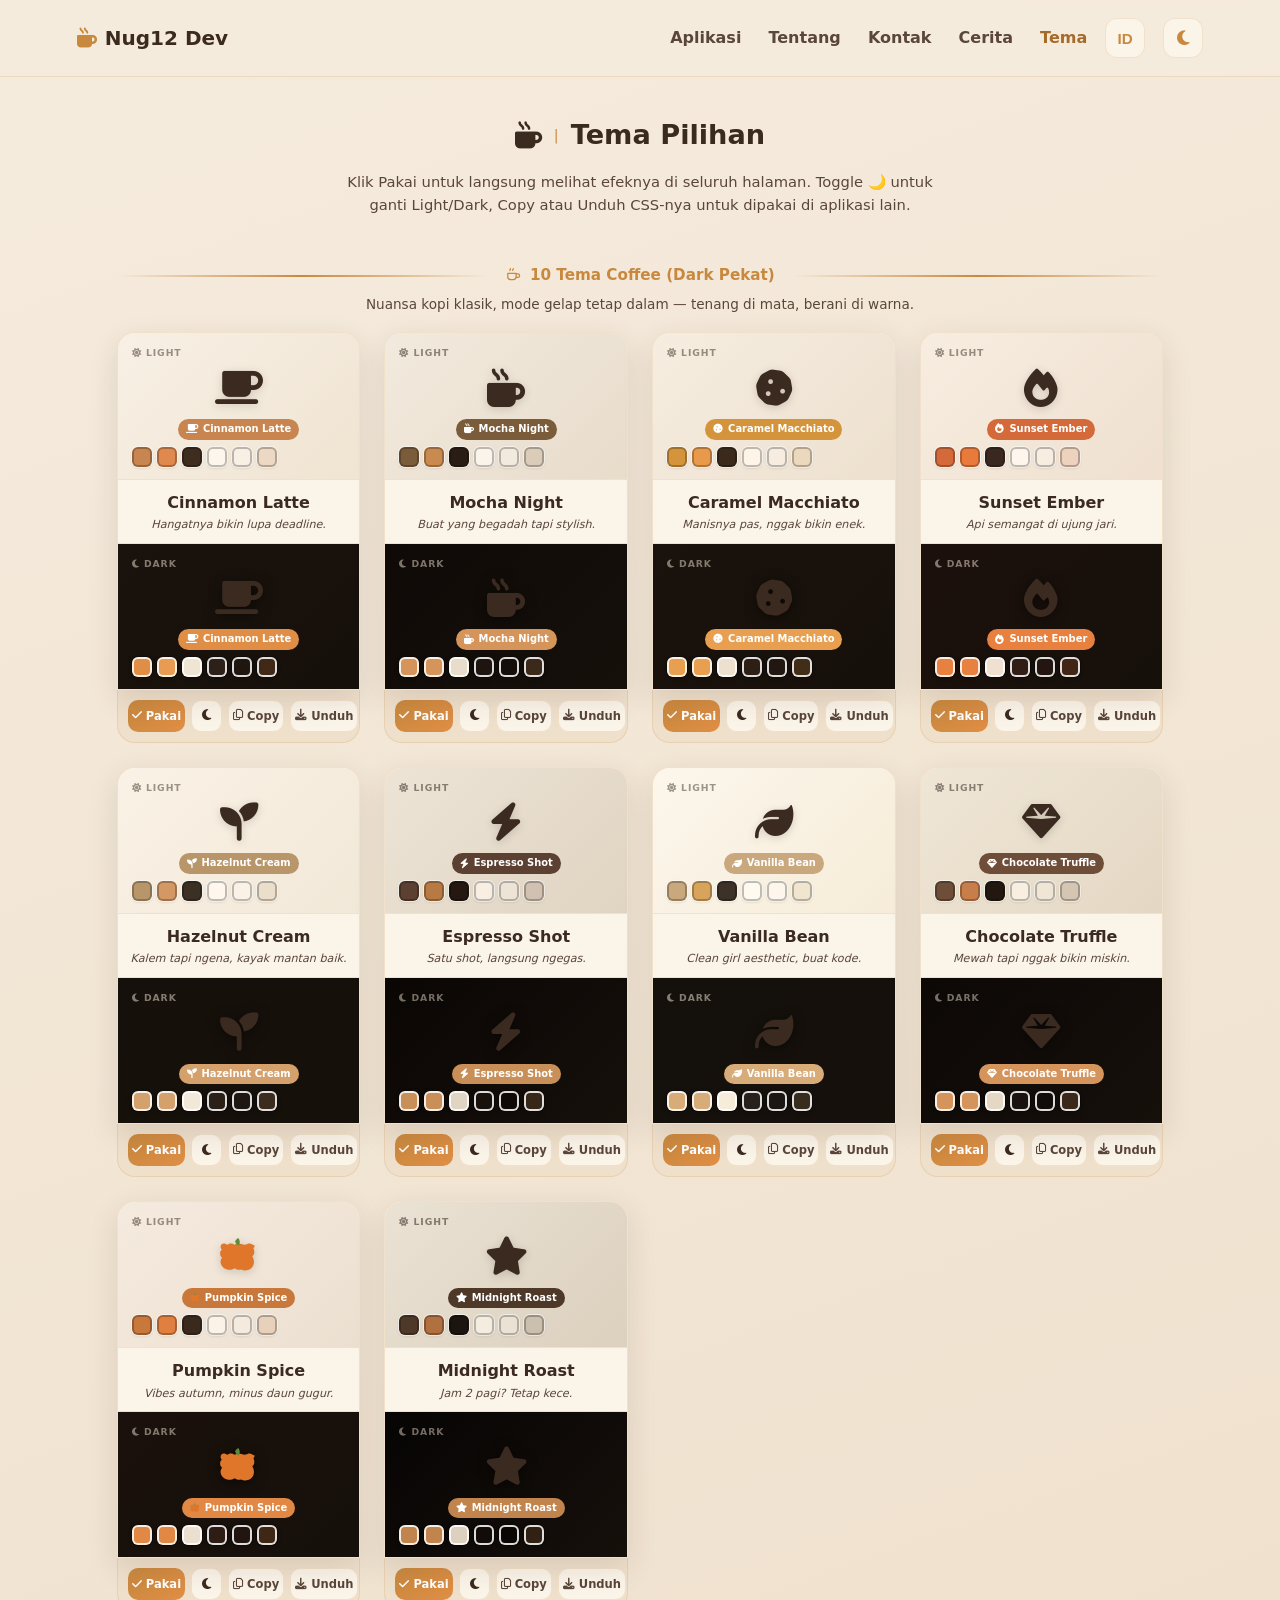
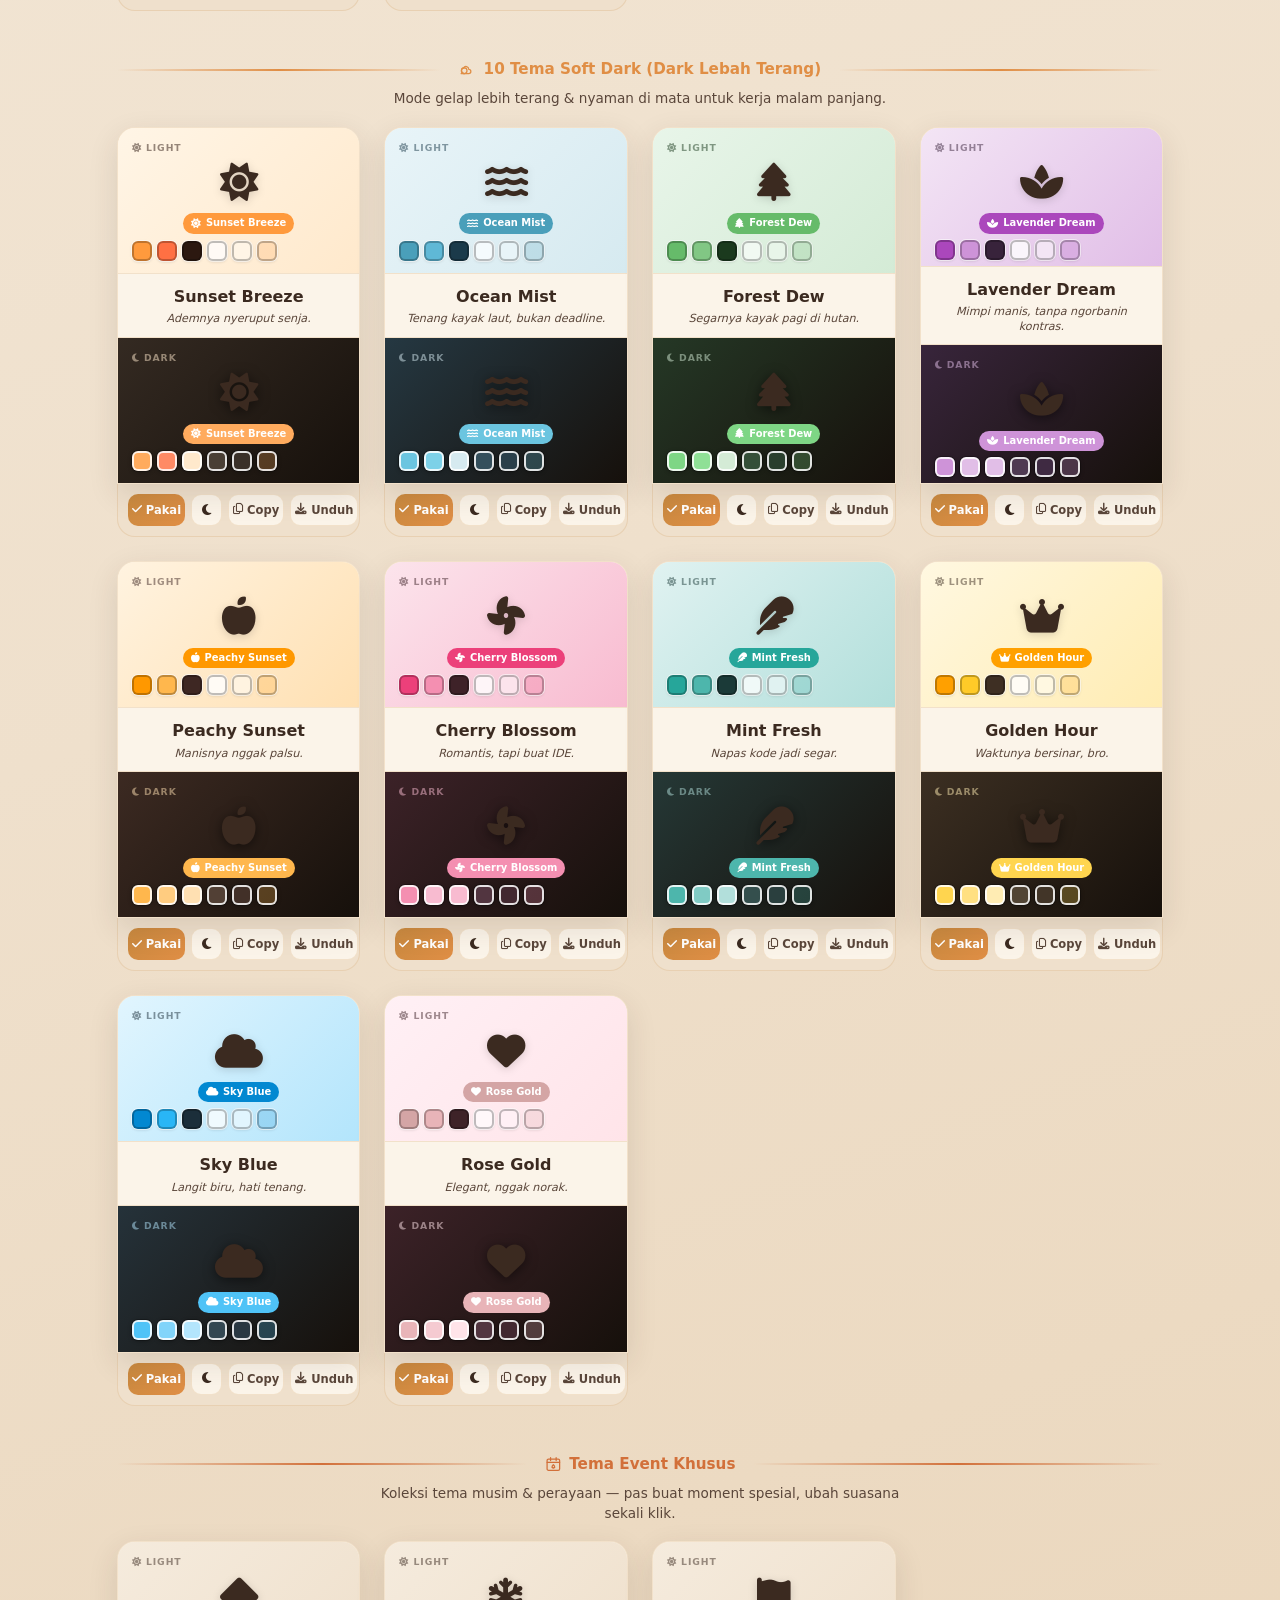
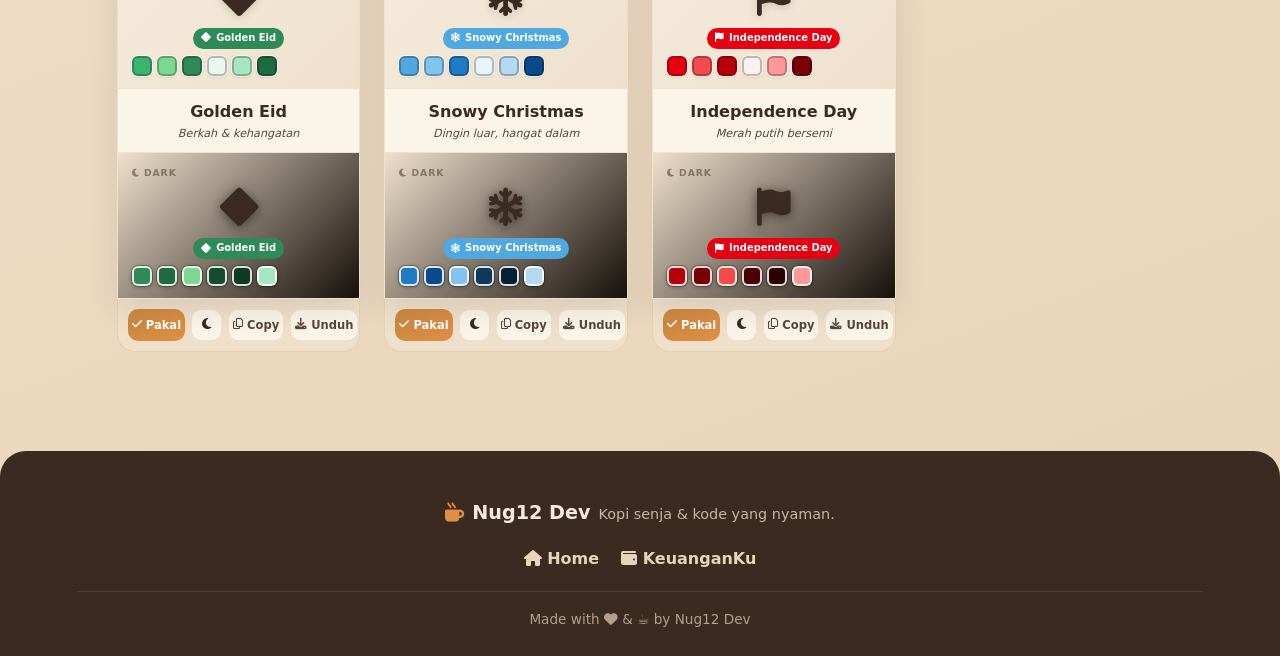
==== commit 35b77936: "feat: perbaikan tema.html (section header bilingual + icon SVG event), fix EN/ID toggle, deploy key " ====
--- a/tema.html
+++ b/tema.html
@@ -25,7 +25,7 @@
                 <a href="index.html#testi" onclick="localStorage.setItem('openCerita','1')" data-text-id="Cerita" data-text-en="Stories">Cerita</a>
                 <a href="tema.html" class="active" style="color:var(--caramel-d)" data-text-id="Tema" data-text-en="Themes">Tema</a>
             </div>
-            <button class="lang-toggle" id="langToggle" onclick="toggleLanguageNow()" aria-label="Ubah bahasa"><i class="fa-solid fa-globe"></i> <span class="lang-text">ID</span></button>
+            <button class="lang-toggle" id="langToggle" onclick="try{toggleLanguageNow()}catch(e){console.error(e)}" aria-label="Ubah bahasa"><i class="fa-solid fa-globe"></i> <span class="lang-text">ID</span></button>
             <button class="theme-toggle" id="themeToggle" aria-label="Ganti tema">
                 <i class="fa-solid fa-moon"></i>
             </button>
@@ -37,7 +37,7 @@
         <section class="themes-section" id="themes" style="padding-top:4vh">
             <div class="themes-hero">
                 <div class="hero-logo"><i class="fa-solid fa-mug-hot"></i> <span class="sep">|</span> Tema Pilihan</div>
-                <p class="hero-sub">Klik <strong>Pakai</strong> untuk langsung melihat efeknya di seluruh halaman. Toggle <strong>🌙</strong> untuk ganti Light/Dark, <strong>Copy</strong> atau <strong>Unduh</strong> CSS-nya untuk dipakai di aplikasi lain.</p>
+                <p class="hero-sub" data-text-id="Klik Pakai untuk langsung melihat efeknya di seluruh halaman. Toggle 🌙 untuk ganti Light/Dark, Copy atau Unduh CSS-nya untuk dipakai di aplikasi lain." data-text-en="Click Apply to preview it across the whole page instantly. Toggle 🌙 for Light/Dark, Copy or Download the CSS to use in other apps.">Klik <strong>Pakai</strong> untuk langsung melihat efeknya di seluruh halaman. Toggle <strong>🌙</strong> untuk ganti Light/Dark, <strong>Copy</strong> atau <strong>Unduh</strong> CSS-nya untuk dipakai di aplikasi lain.</p>
             </div>
             <div id="themesGrid"><!-- injected by themes-gallery.js --></div>
         </section>
@@ -55,9 +55,9 @@
         <p class="copy">Made with <i class="fa-solid fa-heart"></i> &amp; ☕ by Nug12 Dev</p>
     </footer>
 
-    <script src="themes-data.js?v=16" defer></script>
-    <script src="themes-gallery.js?v=16" defer></script>
-    <script src="lang.js?v=9" defer></script>
-    <script src="script.js?v=10" defer></script>
+    <script src="themes-data.js?v=12" defer></script>
+    <script src="themes-gallery.js?v=22" defer></script>
+    <script src="lang.js?v=18" defer></script>
+    <script src="script.js?v=13" defer></script>
 </body>
 </html>
